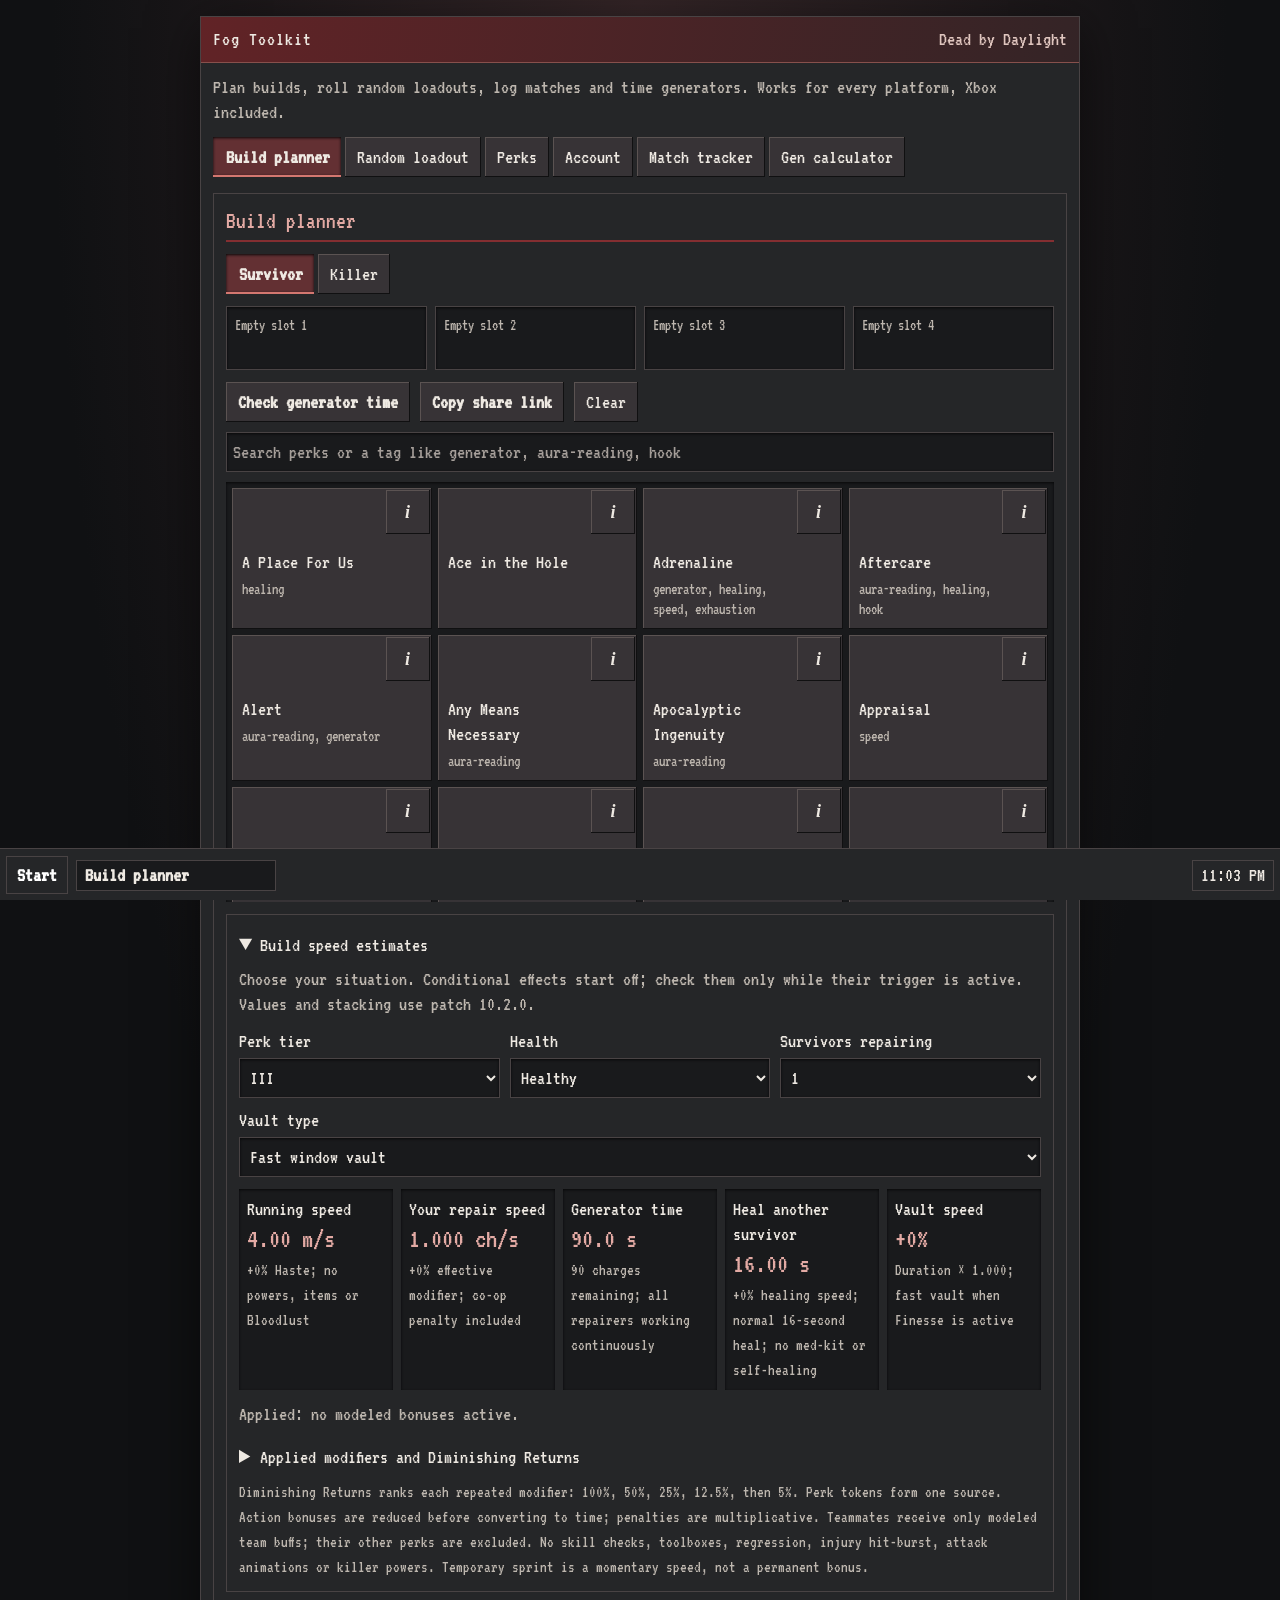
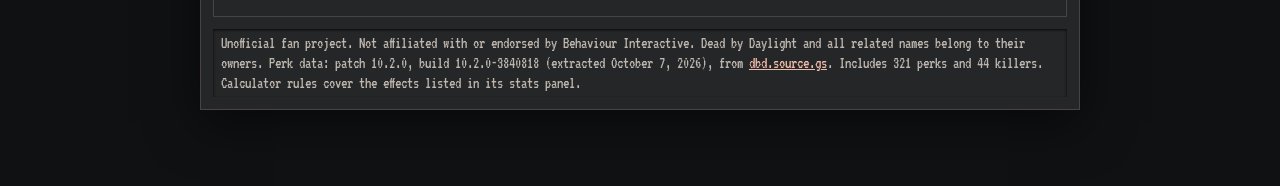
==== index.html @ bdf4cb03 "init" ====
<!doctype html>
<html lang="en">
<head>
<meta charset="utf-8">
<meta name="viewport" content="width=device-width, initial-scale=1">
<title>Open Fog Toolkit</title>
<script>
// Keep shared builds and email-verification tokens when entering via the site root.
const target=new URL("dbd-toolset/dbd-toolkit.html",location.href);
target.search=location.search;
target.hash=location.hash;
location.replace(target.href);
</script>
</head>
<body><p><a href="dbd-toolset/dbd-toolkit.html">Open Fog Toolkit</a></p></body>
</html>
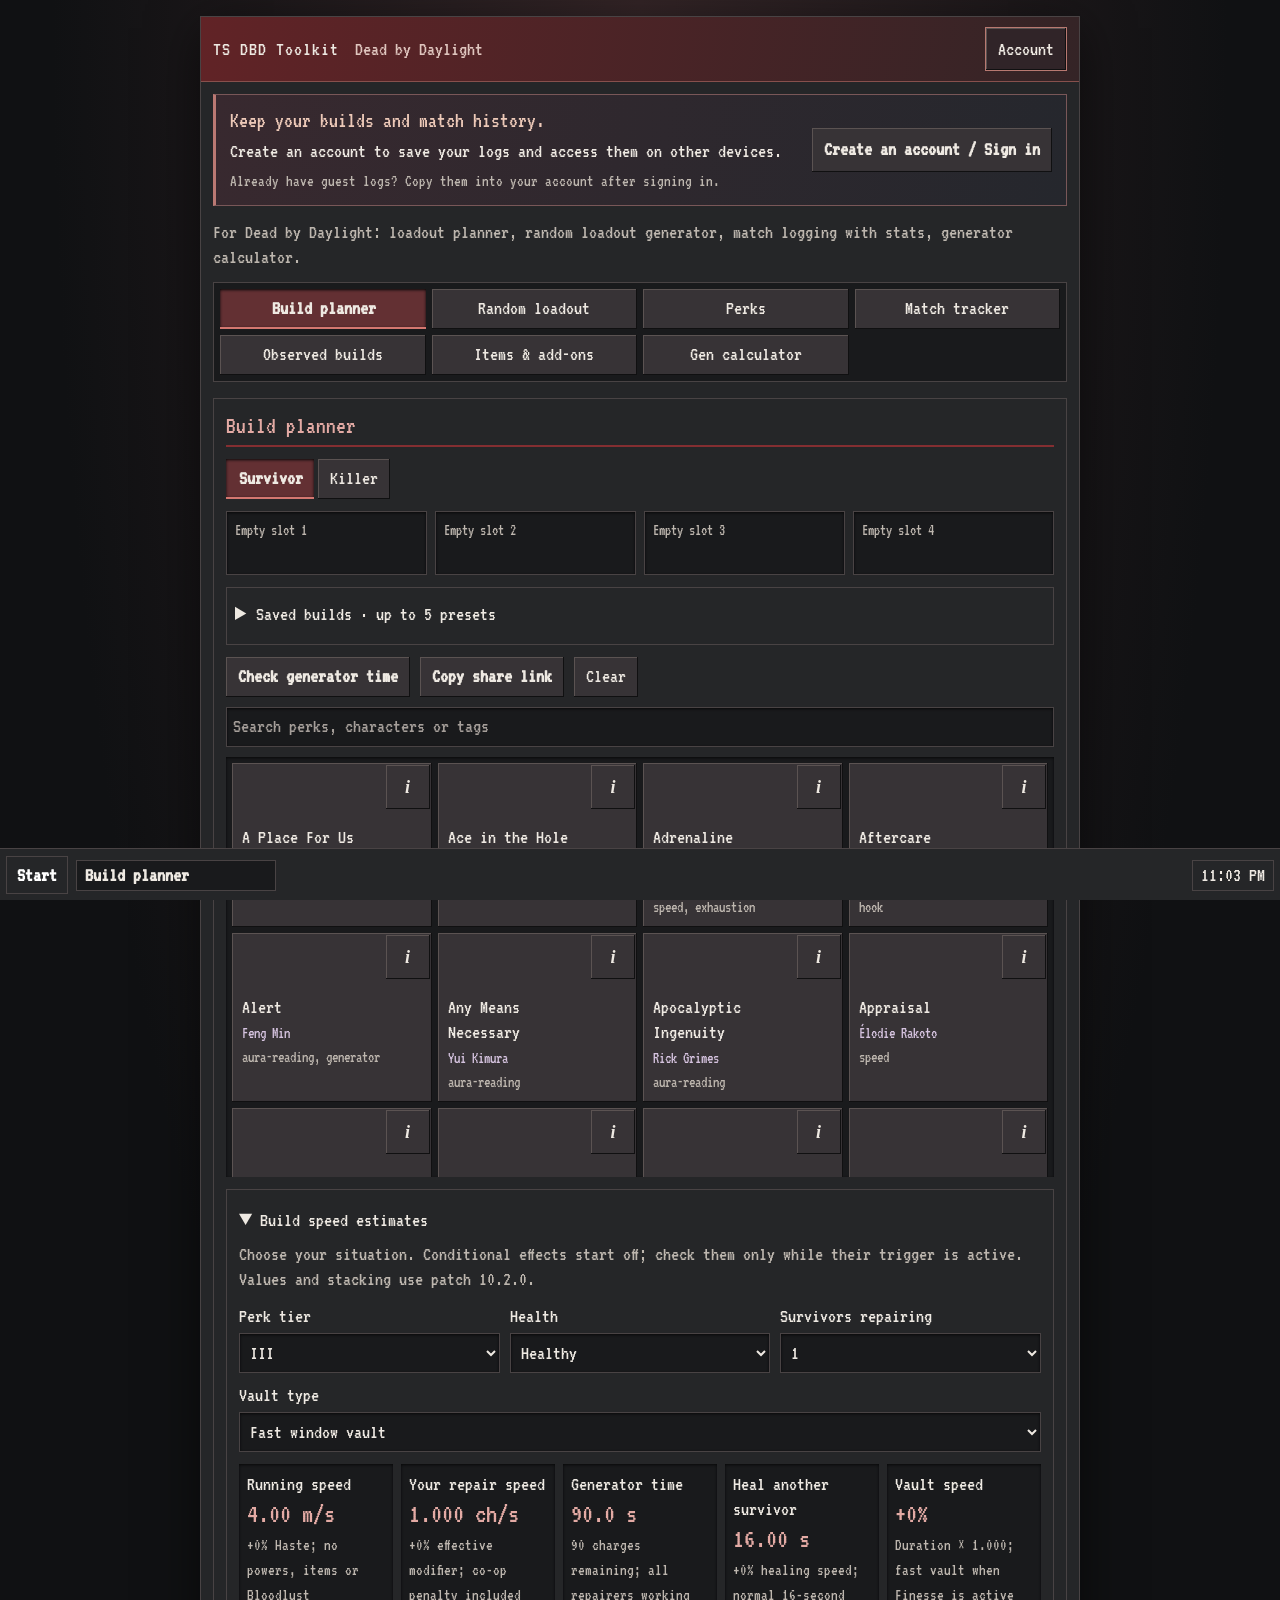
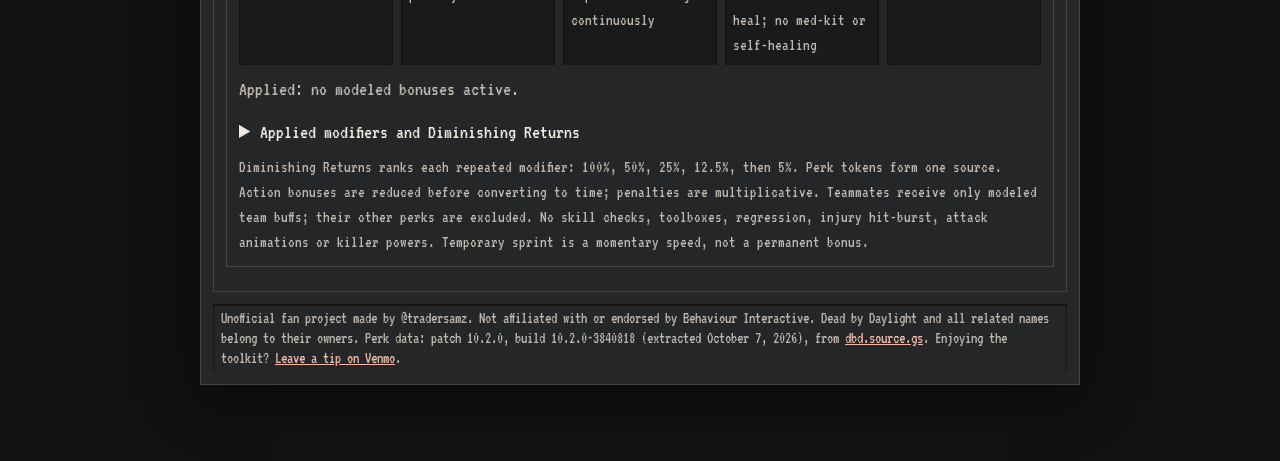
==== commit eaa82e0c: "add: google analytics kit" ====
--- a/index.html
+++ b/index.html
@@ -1,9 +1,20 @@
 <!doctype html>
 <html lang="en">
 <head>
+<!-- Google tag (gtag.js) -->
+<script async src="https://www.googletagmanager.com/gtag/js?id=G-826YJEHMG0"></script>
+<script>
+  window.dataLayer = window.dataLayer || [];
+  function gtag(){dataLayer.push(arguments);}
+  gtag('js', new Date());
+
+  gtag('config', 'G-826YJEHMG0');
+</script>
 <meta charset="utf-8">
 <meta name="viewport" content="width=device-width, initial-scale=1">
-<title>Open Fog Toolkit</title>
+<title>TS DBD Toolkit</title>
+<link rel="icon" type="image/png" href="dbd-toolset/assets/ts-dbd-icon.png?v=1">
+<link rel="apple-touch-icon" href="dbd-toolset/assets/ts-dbd-icon.png">
 <script>
 // Keep shared builds and email-verification tokens when entering via the site root.
 const target=new URL("dbd-toolset/dbd-toolkit.html",location.href);
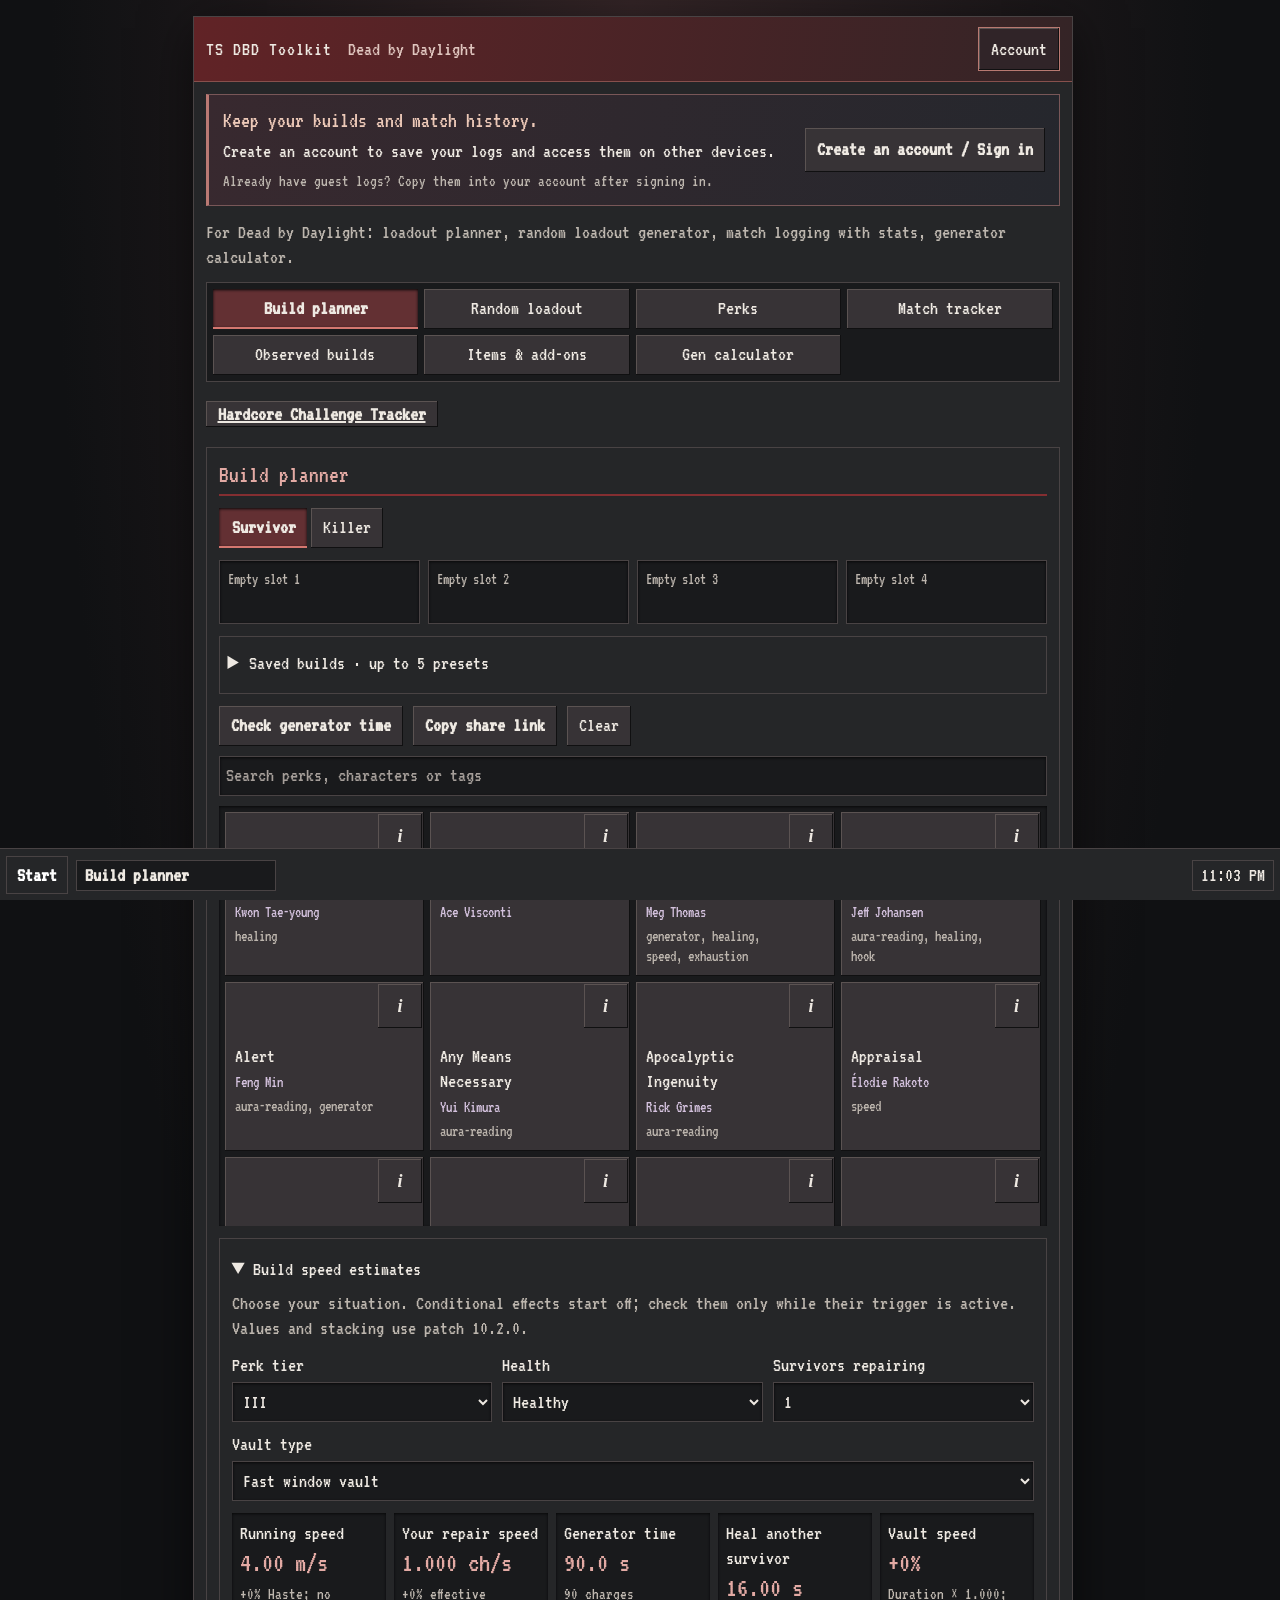
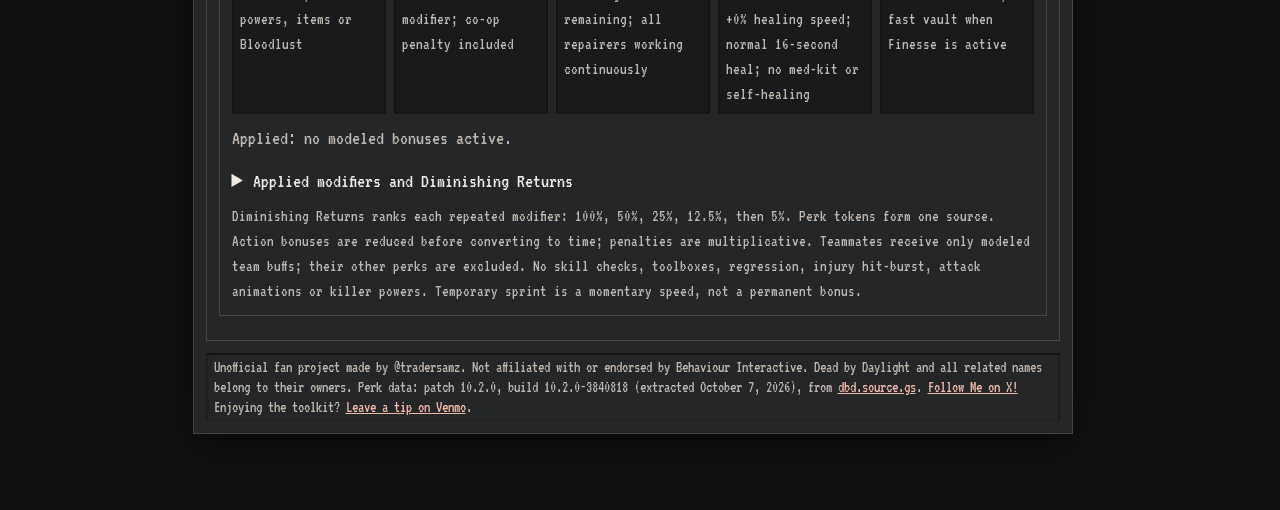
==== commit 46ce1a44: "add: hardcore challenge tracker and timed match logging - add custom run rules, survivor history, li" ====
--- a/index.html
+++ b/index.html
@@ -13,8 +13,8 @@
 <meta charset="utf-8">
 <meta name="viewport" content="width=device-width, initial-scale=1">
 <title>TS DBD Toolkit</title>
-<link rel="icon" type="image/png" href="dbd-toolset/assets/ts-dbd-icon.png?v=1">
-<link rel="apple-touch-icon" href="dbd-toolset/assets/ts-dbd-icon.png">
+<link rel="icon" type="image/png" href="dbd-toolset/assets/ts-dbd-icon.png?v=2">
+<link rel="apple-touch-icon" href="dbd-toolset/assets/ts-dbd-icon.png?v=2">
 <script>
 // Keep shared builds and email-verification tokens when entering via the site root.
 const target=new URL("dbd-toolset/dbd-toolkit.html",location.href);
